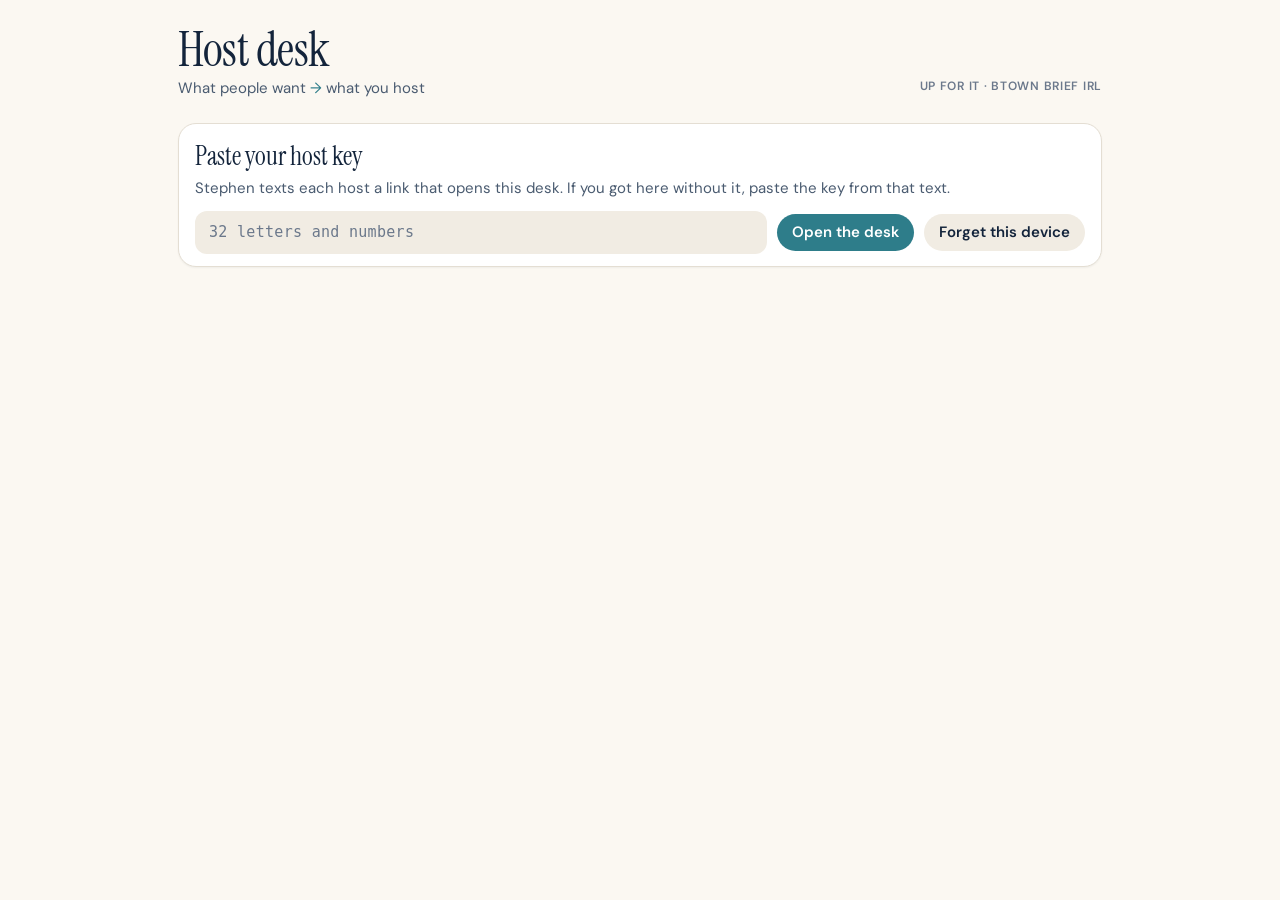
==== host.html @ 8ba251b3 "Host desk + back room, uf-notify edge function, automation, docs Co-Authored-By: Claude Fable 5 <nor" ====
<!DOCTYPE html>
<html lang="en">
<head>
  <meta charset="utf-8">
  <meta name="viewport" content="width=device-width, initial-scale=1, viewport-fit=cover">
  <meta name="robots" content="noindex, nofollow">
  <meta name="theme-color" content="#FBF8F2" media="(prefers-color-scheme: light)">
  <meta name="theme-color" content="#0A111C" media="(prefers-color-scheme: dark)">
  <title>Up For It — host desk</title>
  <link rel="icon" href="icon.svg" type="image/svg+xml">
  <link rel="preconnect" href="https://fonts.googleapis.com">
  <link rel="preconnect" href="https://fonts.gstatic.com" crossorigin>
  <link href="https://fonts.googleapis.com/css2?family=Instrument+Serif&family=DM+Sans:opsz,wght@9..40,400;9..40,500;9..40,600&display=swap" rel="stylesheet">
  <link rel="stylesheet" href="css/tokens.css">
  <link rel="stylesheet" href="css/desk.css">
</head>
<body>
  <main class="wrap">
    <header class="top">
      <div>
        <h1>Host desk</h1>
        <p class="hi" id="hi" hidden></p>
        <p class="sub">What people want <span class="arrow">→</span> what you host</p>
      </div>
      <div class="right">
        <span class="brand">Up For It · Btown Brief IRL</span>
      </div>
    </header>

    <section class="gate card" id="gate" hidden>
      <h2>Paste your host key</h2>
      <p>Stephen texts each host a link that opens this desk. If you got here without it, paste the key from that text.</p>
      <form id="gate-form">
        <label class="sr-only" for="key">Host key</label>
        <input class="input" id="key" type="text" autocomplete="off" autocapitalize="off" spellcheck="false" placeholder="32 letters and numbers" maxlength="40">
        <button class="btn primary" type="submit">Open the desk</button>
        <button class="btn" type="button" id="forget">Forget this device</button>
        <p class="form-err" id="gate-err" role="alert"></p>
      </form>
    </section>

    <p class="status" id="status" aria-live="polite"></p>

    <div id="desk" hidden>
      <section class="sec" aria-labelledby="h-wants">
        <div class="sec-head"><h2 id="h-wants">What people want</h2></div>
        <p class="stats" id="wants-stats"></p>
        <div class="two-col">
          <div>
            <div class="wants" id="wants"></div>
            <details class="fold" id="cold-fold" hidden>
              <summary id="cold-summary">No taps yet</summary>
              <div class="wants" id="cold"></div>
            </details>
          </div>
          <aside class="heat-wrap sticky" aria-labelledby="h-heat">
            <h3 id="h-heat">When people are free for what</h3>
            <div class="heat-scroll"><table class="heat" id="heat"></table></div>
            <p class="caption">Deeper teal = more of the people who want it are free then.</p>
          </aside>
        </div>
      </section>

      <section class="sec" aria-labelledby="h-plans">
        <div class="sec-head">
          <h2 id="h-plans">My plans</h2>
          <button class="btn" id="float" type="button">Float your own idea</button>
        </div>
        <div id="plans"></div>
        <h3>Others' plans</h3>
        <ul class="one-liners" id="others"></ul>
      </section>

      <footer class="foot-note">
        <p>Hosts see counts and first names, never emails. Emails go out from the app: one when you claim, one when it's on, one the day before. Questions → Stephen.</p>
        <h3>Host ground rules</h3>
        <ul class="rules">
          <li>Meet in public places.</li>
          <li>Cap it honestly.</li>
          <li>If you can't make it, cancel here so people get told.</li>
          <li>You are the face of it — show up early.</li>
        </ul>
        <p class="fine">A Btown Brief thing.</p>
      </footer>
    </div>
  </main>

  <!-- claim / float / edit a plan -->
  <dialog class="sheet" id="sheet-plan" aria-labelledby="sheet-plan-title">
    <div class="sheet-inner">
      <div class="grab" aria-hidden="true"></div>
      <div class="sheet-head">
        <h2 id="sheet-plan-title">Claim it</h2>
        <button class="close" type="button" data-close>Close</button>
      </div>
      <p class="sheet-sub" id="sheet-plan-sub"></p>
      <form id="plan-form" novalidate>
        <div class="field" data-field="title">
          <label class="label" for="f-title">Title</label>
          <input class="input" id="f-title" name="title" maxlength="56" autocomplete="off">
          <div class="err"></div>
        </div>
        <div class="field" data-field="category" id="f-category-field" hidden>
          <label class="label" for="f-category">Category</label>
          <select class="input" id="f-category" name="category"></select>
          <div class="err"></div>
        </div>
        <div class="field" data-field="place">
          <label class="label" for="f-place">Place</label>
          <input class="input" id="f-place" name="place" maxlength="80" placeholder="Where exactly people will find you" autocomplete="off">
          <div class="err"></div>
        </div>
        <div class="field" data-field="detail">
          <label class="label" for="f-detail">Details</label>
          <textarea class="input" id="f-detail" name="detail" maxlength="200" placeholder="What to bring, where exactly to meet, what it costs"></textarea>
          <div class="hint"><span id="f-detail-count">0</span>/200</div>
          <div class="err"></div>
        </div>
        <div class="field" data-field="starts_at">
          <label class="label" for="f-starts">Date &amp; time</label>
          <input class="input" id="f-starts" name="starts_at" type="datetime-local">
          <div class="toggle">
            <div><div class="t-label">Needs a date</div><div class="t-hint">I'll set it once people are in</div></div>
            <button class="switch" type="button" role="switch" aria-checked="false" id="f-nodate" aria-label="Needs a date"></button>
          </div>
          <div class="err"></div>
        </div>
        <div class="two-up">
          <div class="field" data-field="cap">
            <label class="label" for="f-cap">Cap</label>
            <input class="input" id="f-cap" name="cap" type="number" inputmode="numeric" min="2" max="60" value="8">
            <div class="err"></div>
          </div>
          <div class="field" data-field="threshold">
            <label class="label" for="f-threshold">Threshold</label>
            <input class="input" id="f-threshold" name="threshold" type="number" inputmode="numeric" min="2" max="60" value="5">
            <div class="hint">It's on once this many are in</div>
            <div class="err"></div>
          </div>
        </div>
        <div class="field" data-field="meetup_url">
          <label class="label" for="f-meetup">Meetup link <span class="hint" style="display:inline">(optional)</span></label>
          <input class="input" id="f-meetup" name="meetup_url" type="url" inputmode="url" placeholder="https://www.meetup.com/…" autocomplete="off">
          <div class="err"></div>
        </div>
        <p class="form-err" id="plan-err" role="alert"></p>
        <div class="actions">
          <span class="sheet-foot" id="plan-foot"></span>
          <button class="btn primary" type="submit" id="plan-submit">Claim it</button>
        </div>
      </form>
    </div>
  </dialog>

  <div class="toast" id="toast" role="status" aria-live="polite"></div>

  <script type="module">
    import { backend, explain, notify, isDemo, savedHostKey } from './js/net.js';
    import { DEMO_HOST_KEY } from './js/fake-backend.js';
    import {
      WHENS, CATEGORIES, whenLabel, whenShort, categoryLabel, validatePlan, wantsOrder, heat,
      planState, meetupDescription, formatWhen, PLAN_CAP, PLAN_THRESHOLD, LIMITS,
    } from './js/core.js';
    import { h, $, clear, toast, say, inlineConfirm, inlinePrompt, copyText, wireSheet, setFieldErrors, clearErrorsOnInput, plural, toLocalInput } from './js/desk.js';

    const be = backend();
    const demo = isDemo();
    // In demo the key lives only in this tab, so trying the demo never
    // overwrites a real host's saved key on the same phone.
    let memKey = '';
    const keyStore = {
      get: () => (demo ? memKey : savedHostKey.get()),
      set: (k) => { if (demo) memKey = k; else savedHostKey.set(k); },
    };
    const HEX = /^[a-f0-9]{32}$/;
    let KEY = '';
    let me = null;
    let wants = null;   // last uf_host_wants payload
    let plans = null;   // last uf_host_plans payload

    // ----------------------------------------------------------- gate
    // host.html#key=<hex> is what Stephen texts. Read it once, keep it,
    // and take it out of the address bar so it doesn't end up in a
    // screenshot or a shared link.
    (function readFragment() {
      const m = /[#&]key=([a-f0-9]{32})\b/i.exec(location.hash || '');
      if (m) {
        keyStore.set(m[1].toLowerCase());
        history.replaceState(null, '', location.pathname + location.search);
      }
    })();

    function showGate(err) {
      $('gate').hidden = false;
      $('desk').hidden = true;
      $('hi').hidden = true;
      $('gate-err').textContent = err || '';
      if (!$('key').value && demo) $('key').value = DEMO_HOST_KEY;
      say('');
    }
    async function enter(key) {
      key = String(key || '').trim().toLowerCase();
      if (!HEX.test(key)) { showGate('A host key is 32 letters and numbers. Paste the whole thing.'); return; }
      say('Opening…');
      try {
        me = await be.rpc('uf_host_me', { p_key: key });
      } catch (e) {
        if (e.code === 'bad_key') { keyStore.set(''); showGate(explain(e)); return; }
        showGate(''); say(explain(e)); $('status').classList.add('bad'); return;
      }
      KEY = key;
      keyStore.set(key);
      $('gate').hidden = true;
      $('gate-err').textContent = '';
      $('hi').textContent = `Hi ${me.name}`;
      $('hi').hidden = false;
      $('desk').hidden = false;
      await load();
    }
    $('gate-form').addEventListener('submit', (e) => { e.preventDefault(); enter($('key').value); });
    $('forget').addEventListener('click', () => { keyStore.set(''); KEY = ''; $('key').value = ''; showGate('Forgotten. This device no longer has a host key.'); });

    // ----------------------------------------------------------- load
    async function load() {
      say('Loading…');
      $('status').classList.remove('bad');
      try {
        [wants, plans] = await Promise.all([
          be.rpc('uf_host_wants', { p_key: KEY }),
          be.rpc('uf_host_plans', { p_key: KEY }),
        ]);
      } catch (e) {
        say(explain(e)); $('status').classList.add('bad');
        if (e.code === 'bad_key') { keyStore.set(''); showGate(explain(e)); }
        return;
      }
      say('');
      renderWants();
      renderHeat();
      renderPlans();
    }

    // ---------------------------------------------------------- wants
    function statusPill(i) {
      if (i.status === 'exists') return h('span', { class: 'pill exists' }, 'already a thing');
      if (i.status === 'claimed' || i.plan_id) return h('span', { class: 'pill claimed' }, `claimed by ${i.host_name || 'a host'}`);
      if (i.tipped_at) return h('span', { class: 'pill tipped' }, 'tipped · looking for a host');
      return h('span', { class: 'pill open' }, 'not tipped yet');
    }
    function wantRow(i) {
      const meta = [
        `${whenLabel(i.when)} · ${categoryLabel(i.category)}`,
        h('span', { class: 'up' }, `▲ ${i.yes_7d || 0} this week`),
        `${i.top || 0} picked it as a top-3`,
        `${i.emails || 0} want to be told`,
        `${i.maybe || 0} maybe`,
      ];
      const metaEl = h('div', { class: 'meta' });
      meta.forEach((m, k) => { if (k) metaEl.append(' · '); metaEl.append(m); });
      let action;
      if (i.status === 'exists') {
        action = i.exists_url
          ? h('a', { class: 'btn small', href: i.exists_url, target: '_blank', rel: 'noopener' }, 'Already a thing ↗')
          : h('span', { class: 'btn small', 'aria-disabled': 'true' }, 'Already a thing');
      } else if (i.status === 'claimed' || i.plan_id) {
        action = null; // the pill already says who has it; a dead button would just repeat it
      } else {
        action = h('button', { class: `btn small${i.tipped_at ? ' primary' : ''}`, type: 'button', onclick: () => openSheet({ mode: 'claim', idea: i }) }, 'Claim');
      }
      const passes = i.pass || 0;
      return h('article', { class: `want${i.yes ? '' : ' cold'}${i.status === 'claimed' ? ' claimed' : ''}`, title: `${plural(passes, 'pass', 'passes')} · ${plural(i.yes || 0, "I'd go", "I'd gos")} all-time` },
        h('div', { class: 'num' }, String(i.yes || 0), h('small', {}, "I'd go")),
        h('div', { class: 'body' },
          h('div', { class: 'title' }, i.title),
          metaEl,
          h('div', { class: 'row' }, statusPill(i), action)));
    }
    function renderWants() {
      const w = wants;
      const stats = $('wants-stats');
      clear(stats);
      stats.append(h('b', {}, String(w.weigh_in || 0)), ' weighed in this week · ', h('b', {}, String(w.people || 0)), ' people · ', h('b', {}, String(w.emails || 0)), ' left an email');
      const ordered = wantsOrder(w.ideas);
      const warm = ordered.filter((i) => (i.yes || 0) > 0);
      const cold = ordered.filter((i) => !(i.yes || 0));
      const list = clear($('wants'));
      if (!warm.length) list.append(h('p', { class: 'empty' }, 'Nobody has tapped "I\'d go" on anything yet. Send people to the deck.'));
      for (const i of warm) list.append(wantRow(i));
      const fold = $('cold-fold');
      fold.hidden = !cold.length;
      $('cold-summary').textContent = `No taps yet (${cold.length})`;
      const coldList = clear($('cold'));
      for (const i of cold) coldList.append(wantRow(i));
    }
    function renderHeat() {
      const top = [...(wants.ideas || [])].filter((i) => (i.yes || 0) > 0).sort((a, b) => (b.yes || 0) - (a.yes || 0)).slice(0, 8);
      const table = clear($('heat'));
      if (!top.length) { table.append(h('caption', { class: 'empty' }, 'Shows up once people tap.')); return; }
      table.append(h('thead', {}, h('tr', {}, h('th', { class: 'idea', scope: 'col' }, ''), WHENS.map((w) => h('th', { scope: 'col' }, whenShort(w.id))))));
      const body = h('tbody');
      for (const i of top) {
        const cells = WHENS.map((w) => (i.whens && i.whens[w.id]) || 0);
        const max = Math.max(...cells);
        body.append(h('tr', {},
          h('th', { class: 'idea', scope: 'row', title: i.title }, i.title, ' ', h('small', {}, `(${i.yes})`)),
          cells.map((n, k) => h('td', { class: `h${heat(n, max)}`, title: `${n} of the ${i.yes} who'd go are free ${whenLabel(WHENS[k].id).toLowerCase()}` }, String(n)))));
      }
      table.append(body);
    }

    // ---------------------------------------------------------- sheet
    const sheet = wireSheet($('sheet-plan'));
    const form = $('plan-form');
    clearErrorsOnInput(form);
    const f = (name) => form.elements[name];
    let sheetCtx = null; // { mode: 'claim'|'float'|'edit', idea?, plan? }
    for (const c of CATEGORIES) $('f-category').append(h('option', { value: c.id }, c.label));
    $('f-detail').addEventListener('input', () => { $('f-detail-count').textContent = String($('f-detail').value.length); });
    const noDate = $('f-nodate');
    function setNoDate(on) {
      noDate.setAttribute('aria-checked', on ? 'true' : 'false');
      // the date field stays live either way: typing a date flips the switch back off
      if (on) $('f-starts').value = '';
    }
    noDate.addEventListener('click', () => setNoDate(noDate.getAttribute('aria-checked') !== 'true'));
    $('f-starts').addEventListener('input', () => { if ($('f-starts').value) setNoDate(false); });

    function openSheet(ctx) {
      sheetCtx = ctx;
      const { mode, idea, plan } = ctx;
      form.reset();
      setFieldErrors(form, {});
      $('plan-err').textContent = '';
      $('f-category-field').hidden = mode === 'claim' || (mode === 'edit' && plan && plan.idea_id);
      if (mode === 'claim') {
        $('sheet-plan-title').textContent = 'Claim it';
        $('sheet-plan-sub').textContent = `${idea.yes || 0} said they'd go. ${idea.emails || 0} of them asked to be told when a host picks it up.`;
        f('title').value = idea.title;
        f('category').value = idea.category;
        f('cap').value = PLAN_CAP; f('threshold').value = PLAN_THRESHOLD;
        setNoDate(false);
        $('plan-submit').textContent = 'Claim it';
        $('plan-foot').textContent = 'People who asked get one email when you claim.';
      } else if (mode === 'float') {
        $('sheet-plan-title').textContent = 'Float your own idea';
        $('sheet-plan-sub').textContent = 'Something you want to host that nobody has tapped for yet. It shows on the board like any plan.';
        f('category').value = 'social';
        f('cap').value = PLAN_CAP; f('threshold').value = PLAN_THRESHOLD;
        setNoDate(false);
        $('plan-submit').textContent = 'Put it up';
        $('plan-foot').textContent = '';
      } else {
        $('sheet-plan-title').textContent = plan.starts_at ? 'Edit the plan' : 'Set a date';
        $('sheet-plan-sub').textContent = plan.status === 'tipping' && !plan.starts_at
          ? `${plan.in_count || 0} in so far. Once it has a date and ${plan.threshold} are in, it's on.`
          : '';
        f('title').value = plan.title; f('place').value = plan.place; f('detail').value = plan.detail || '';
        f('category').value = plan.category || 'social';
        f('cap').value = plan.cap; f('threshold').value = plan.threshold; f('meetup_url').value = plan.meetup_url || '';
        f('starts_at').value = toLocalInput(plan.starts_at);
        setNoDate(!plan.starts_at);
        $('plan-submit').textContent = 'Save';
        $('plan-foot').textContent = '';
      }
      $('f-detail-count').textContent = String(f('detail').value.length);
      sheet.showModal();
      setTimeout(() => (mode === 'edit' && !plan.starts_at ? $('f-starts') : f('title')).focus(), 50);
    }
    $('float').addEventListener('click', () => openSheet({ mode: 'float' }));

    form.addEventListener('submit', async (e) => {
      e.preventDefault();
      const { mode, idea, plan } = sheetCtx;
      const needsDate = noDate.getAttribute('aria-checked') === 'true';
      const input = {
        idea_id: mode === 'claim' ? idea.id : (mode === 'edit' ? plan.idea_id : null),
        title: f('title').value, place: f('place').value, detail: f('detail').value,
        category: f('category').value,
        starts_at: needsDate ? null : (f('starts_at').value || null),
        cap: Number.parseInt(f('cap').value, 10), threshold: Number.parseInt(f('threshold').value, 10),
        meetup_url: f('meetup_url').value,
      };
      const v = validatePlan(input);
      if (setFieldErrors(form, v.errors)) return;
      $('plan-submit').disabled = true;
      $('plan-err').textContent = '';
      try {
        if (mode === 'edit') {
          const patch = { ...v.value }; delete patch.idea_id;
          const out = await be.rpc('uf_host_update', { p_key: KEY, p_plan: plan.id, p_patch: patch });
          sheet.close();
          if (out && out.on) { notify('on', plan.id); toast("It's on — everyone who's in gets an email"); }
          else toast('Saved.');
        } else {
          const out = await be.rpc('uf_host_claim', { p_key: KEY, p_plan: v.value });
          sheet.close();
          if (v.value.idea_id) {
            notify('claimed', out.id);
            const n = idea.emails || 0;
            toast(n ? `Claimed. The ${plural(n, 'person', 'people')} who asked to be told will get one email.` : "Claimed. It's on the board now.");
          } else toast("It's up. People can say I'm in.");
        }
        await load();
      } catch (err) {
        $('plan-err').textContent = explain(err);
      } finally { $('plan-submit').disabled = false; }
    });

    // ---------------------------------------------------------- plans
    const act = async (plan, action, payload, after) => {
      try {
        await be.rpc('uf_host_action', { p_key: KEY, p_plan: plan.id, p_action: action, p_payload: payload || {} });
        if (action === 'on') notify('on', plan.id);
        if (after) toast(after);
        await load();
      } catch (e) { toast(explain(e)); }
    };
    function planCard(p, nowMs) {
      const st = planState(p, nowMs);
      const metaParts = [p.starts_at ? formatWhen(p.starts_at) : 'Needs a date', p.place, `cap ${p.cap}`, `threshold ${p.threshold}`];
      const meta = h('div', { class: 'meta' }, metaParts.join(' · '));
      if (p.meetup_url) meta.append(' · ', h('a', { href: p.meetup_url, target: '_blank', rel: 'noopener' }, 'Meetup ↗'));
      const people = h('div', { class: 'people' });
      const ppl = p.people || [];
      if (!ppl.length) people.append(h('span', { class: 'chip none' }, 'Nobody in yet'));
      for (const who of ppl) people.append(h('span', { class: `chip${who.status === 'wait' ? ' wait' : ''}` }, who.status === 'wait' ? `${who.name} · waiting` : who.name));
      const slot = h('div', { class: 'inline-slot', hidden: true });
      const actions = h('div', { class: 'row-actions' });
      const small = (label, cls, onclick) => h('button', { class: `btn small ${cls || ''}`.trim(), type: 'button', onclick }, label);
      const live = p.status === 'tipping' || p.status === 'on';
      if (p.status === 'tipping') {
        actions.append(small(p.starts_at ? 'Edit' : 'Set date', p.starts_at ? '' : 'primary', () => openSheet({ mode: 'edit', plan: p })));
        if (p.starts_at) actions.append(small('Make it official', 'primary', () => inlineConfirm(slot, {
          text: `Make it official with ${p.in_count || 0} in? Everyone who's in gets an email.`, yes: "Yes, it's on", no: 'Not yet', danger: false,
          onYes: () => act(p, 'on', {}, "It's on — everyone who's in gets an email"),
        })));
      } else if (p.status === 'on') {
        actions.append(small('Edit', '', () => openSheet({ mode: 'edit', plan: p })));
      }
      if (live) {
        actions.append(small('Copy Meetup description', '', async () => {
          const ok = await copyText(meetupDescription({ ...p, host_name: p.host_name || (me && me.name) }));
          if (ok) { toast('Copied. Paste it into the Meetup event.'); return; }
          // no clipboard here (older phone, or not https): show it selected so a long-press copies it
          clear(slot); slot.hidden = false;
          const ta = h('textarea', { class: 'input', readonly: true, rows: 9, 'aria-label': 'Meetup description' }, meetupDescription({ ...p, host_name: p.host_name || (me && me.name) }));
          slot.append(ta, h('div', { class: 'row-actions' }, h('button', { class: 'btn small', type: 'button', onclick: () => { clear(slot); slot.hidden = true; } }, 'Done')));
          ta.focus(); ta.select();
        }));
        actions.append(small(p.meetup_url ? 'Change Meetup link' : 'Link Meetup event', '', () => inlinePrompt(slot, {
          label: 'Meetup event link', type: 'url', placeholder: 'https://www.meetup.com/…', value: p.meetup_url || '', inputmode: 'url',
          parse: (v) => (/^https:\/\/\S+$/i.test(v.trim()) ? v.trim() : undefined), bad: 'Paste the full https:// link.',
          onSave: async (url) => { await be.rpc('uf_host_update', { p_key: KEY, p_plan: p.id, p_patch: { meetup_url: url } }); toast('Linked.'); await load(); },
        })));
      }
      if (p.status === 'on' || p.status === 'done') {
        actions.append(small(p.status === 'done' ? 'Fix how many came' : 'Happened', p.status === 'on' ? 'primary' : '', () => inlinePrompt(slot, {
          label: 'How many came?', type: 'number', min: 0, max: 500, inputmode: 'numeric', value: p.showed != null ? String(p.showed) : '',
          parse: (v) => { const n = Number.parseInt(v, 10); return Number.isInteger(n) && n >= 0 ? n : undefined; }, bad: 'A whole number.',
          onSave: (n) => act(p, 'done', { showed: n }, `Marked as happened · ${n} came`),
        })));
      }
      if (live) {
        actions.append(h('span', { class: 'sp' }));
        if (p.status === 'tipping' && !ppl.length) actions.append(small('Release', 'quiet', () => inlineConfirm(slot, {
          text: 'Release it? The idea goes back on the board for another host.', yes: 'Release', danger: false,
          onYes: () => act(p, 'release', {}, 'Released.'),
        })));
        actions.append(small('Call it off', 'danger', () => inlineConfirm(slot, {
          text: ppl.length ? `Call it off? The ${plural(ppl.length, 'person', 'people')} who are in get told.` : 'Call it off?', yes: 'Yes, call it off',
          onYes: () => act(p, 'cancel', {}, 'Called off.'),
        })));
      }
      return h('article', { class: `card plan state-${st.state}${live ? '' : ' off'}` },
        h('div', { class: 'p-head' }, h('h3', { class: 'p-title' }, p.title)),
        h('div', { class: 'p-line' }, st.line),
        meta,
        people,
        actions.childNodes.length ? actions : null,
        slot);
    }

    function renderPlans() {
      const nowMs = Date.now();
      const root = clear($('plans'));
      const mine = plans.mine || [];
      const groups = [
        ['Tipping', mine.filter((p) => p.status === 'tipping'), false],
        ['On', mine.filter((p) => p.status === 'on'), false],
        ['Done', mine.filter((p) => p.status === 'done'), true],
        ['Cancelled', mine.filter((p) => p.status === 'cancelled'), true],
      ];
      if (!mine.length) root.append(h('p', { class: 'empty' }, 'Nothing yet. Claim an idea above, or float your own.'));
      for (const [label, list, fold] of groups) {
        if (!list.length) continue;
        const cards = h('div', { class: 'list' }, list.map((p) => planCard(p, nowMs)));
        if (fold) root.append(h('details', { class: 'fold' }, h('summary', {}, `${label} (${list.length})`), cards));
        else root.append(h('h3', {}, `${label} (${list.length})`), cards);
      }
      const others = clear($('others'));
      const ol = [...(plans.others || [])].sort((a, b) => (a.starts_at ? Date.parse(a.starts_at) : Infinity) - (b.starts_at ? Date.parse(b.starts_at) : Infinity));
      if (!ol.length) others.append(h('li', {}, 'No other hosts have a plan up right now.'));
      for (const p of ol) others.append(h('li', {},
        h('span', { class: 'when' }, p.starts_at ? formatWhen(p.starts_at) : 'Needs a date'), ' · ',
        h('b', {}, p.title), ` · ${p.host_name || 'a host'} · ${p.in_count || 0} in${p.status === 'on' ? " · it's on" : ''}`));
    }

    // ----------------------------------------------------------- boot
    (async () => {
      const k = keyStore.get();
      if (HEX.test(k || '')) await enter(k);
      else showGate('');
    })();
  </script>
</body>
</html>
---- css/tokens.css ----
/* Up For It — the City Guide's materials: warm paper, navy ink, lake teal,
   Instrument Serif over DM Sans. Every color is a token; dark mode only
   swaps tokens. Shared by index.html (style.css), host.html and mod.html
   (desk.css). Same values as Who's Playing so the family reads as one. */
:root {
  --bg: #FBF8F2;
  --group: #F1ECE3;
  --card: #FFFFFF;
  --line: #E4DED3;
  --ink: #13243B;
  --ink-2: #4A5B70;
  --ink-3: #6B788B;
  --accent: #2E7D8A;
  --accent-ink: #FFFFFF;
  --accent-soft: #E3F0F2;
  --warm: #F2683C;
  --warm-soft: #FDE9E1;
  --pill: #13243B;
  --pill-ink: #FBF8F2;
  --ok: #2E8A5F;
  --warn: #B8791A;
  --bad: #C9503F;
  --shadow: 0 10px 30px rgba(19, 36, 59, .14);
  --card-shadow: 0 1px 2px rgba(19, 36, 59, .05);
  --sheet: #FFFFFF;
  --radius: 18px;
  --serif: "Instrument Serif", "Lora", Georgia, "Times New Roman", serif;
  --sans: "DM Sans", -apple-system, BlinkMacSystemFont, "SF Pro Text", "Helvetica Neue", Inter, "Segoe UI", Roboto, Arial, sans-serif;
  color-scheme: light dark;
}
@media (prefers-color-scheme: dark) {
  :root {
    --bg: #0A111C;
    --group: #18233A;
    --card: #121B2B;
    --line: #243148;
    --ink: #F2F0EA;
    --ink-2: #A9B3C3;
    --ink-3: #6F7C91;
    --accent: #62B6C3;
    --accent-ink: #06202A;
    --accent-soft: #14303A;
    --warm: #F28A66;
    --warm-soft: #3A2419;
    --pill: #F2F0EA;
    --pill-ink: #13243B;
    --ok: #5FCB8F;
    --warn: #E0A952;
    --bad: #F07B6C;
    --shadow: 0 10px 30px rgba(0, 0, 0, .55);
    --card-shadow: none;
    --sheet: #121B2B;
  }
}

* { box-sizing: border-box; }
html { -webkit-text-size-adjust: 100%; }
body {
  margin: 0; background: var(--bg); color: var(--ink);
  font-family: var(--sans); font-size: 17px; line-height: 1.4;
  -webkit-font-smoothing: antialiased;
  font-variant-numeric: tabular-nums;
}
button, input, textarea, select { font: inherit; color: inherit; }
button { cursor: pointer; background: none; border: 0; padding: 0; }
a { color: var(--accent); text-decoration: none; }
a:hover { text-decoration: underline; }
:focus-visible { outline: 2px solid var(--accent); outline-offset: 2px; border-radius: 6px; }
.sr-only { position: absolute; width: 1px; height: 1px; overflow: hidden; clip: rect(0 0 0 0); white-space: nowrap; }
@media (prefers-reduced-motion: reduce) { *, *::before, *::after { animation: none !important; transition: none !important; } }
---- css/desk.css ----
/* Up For It — the desks (host.html, mod.html). Components only; every
   color comes from css/tokens.css. Same materials as the reader app,
   denser and more utilitarian: a host is deciding what to host, Stephen is
   clearing a queue. 960px with two columns on a laptop, one column on a
   phone. Button/sheet/field shapes mirror Who's Playing's style.css so the
   family reads as one — copied, not linked (the desks never load style.css). */

.wrap { max-width: 960px; margin: 0 auto; padding: 0 18px 80px; }
.wrap.narrow { max-width: 760px; }

/* ------------------------------------------------------------- header */
.top { display: flex; align-items: flex-end; justify-content: space-between; gap: 12px; padding: 26px 0 6px; flex-wrap: wrap; }
.top h1 { margin: 0; font-family: var(--serif); font-size: 40px; font-weight: 400; letter-spacing: -.01em; line-height: 1; }
@media (min-width: 760px) { .top h1 { font-size: 48px; } }
.top .hi { margin: 6px 0 0; font-size: 16px; color: var(--ink); font-weight: 600; }
.top .sub { margin: 4px 0 0; color: var(--ink-2); font-size: 15px; }
.top .sub .arrow { color: var(--accent); }
.top .right { display: flex; gap: 8px; align-items: center; padding-bottom: 4px; }
.brand { font-size: 12px; letter-spacing: .06em; text-transform: uppercase; color: var(--ink-3); font-weight: 600; }
.status { color: var(--ink-3); font-size: 14px; padding: 8px 0; margin: 0; }
.status:empty { display: none; }
.status.bad { color: var(--bad); }

/* ---------------------------------------------------------------- gate */
.gate { margin: 18px 0 10px; padding: 18px 18px 16px; }
.gate h2 { margin: 0 0 4px; font-family: var(--serif); font-size: 26px; font-weight: 400; }
.gate p { margin: 0 0 12px; color: var(--ink-2); font-size: 15px; }
.gate form, form.gate { display: flex; gap: 10px; flex-wrap: wrap; align-items: center; }
.gate .input { flex: 1 1 16rem; width: auto; font-family: ui-monospace, SFMono-Regular, Menlo, Consolas, monospace; font-size: 15px; letter-spacing: .02em; }
.gate .form-err { flex-basis: 100%; }

/* ------------------------------------------------------------ sections */
.sec { margin-top: 26px; }
.sec-head { display: flex; align-items: baseline; justify-content: space-between; gap: 12px; flex-wrap: wrap; margin-bottom: 6px; }
.sec h2 { margin: 0; font-family: var(--serif); font-size: 30px; font-weight: 400; letter-spacing: -.01em; line-height: 1.1; }
.sec h3:not(.p-title), .group-head { margin: 18px 0 8px; font-size: 13px; font-weight: 600; color: var(--ink-2); letter-spacing: .04em; text-transform: uppercase; }
.stats { margin: 4px 0 12px; color: var(--ink-2); font-size: 15px; }
.stats b { color: var(--ink); font-weight: 650; }
.two-col { display: grid; grid-template-columns: minmax(0, 1fr); gap: 18px; align-items: start; }
@media (min-width: 760px) { .two-col { grid-template-columns: minmax(0, 5fr) minmax(320px, 4fr); gap: 24px; } }
.sticky { position: sticky; top: 12px; }

/* ------------------------------------------------------------- cards */
.card {
  background: var(--card); border: 1px solid var(--line); border-radius: var(--radius);
  padding: 14px 16px 12px; box-shadow: var(--card-shadow);
}
.card + .card { margin-top: 10px; }
.list { display: grid; gap: 10px; }
.card.quiet { background: var(--group); border-color: transparent; }
.card.off { opacity: .62; }

/* a "want" row: big number, then title + meta + action */
.wants { display: grid; gap: 8px; }
.want {
  display: grid; grid-template-columns: 54px minmax(0, 1fr); gap: 4px 12px; align-items: start;
  background: var(--card); border: 1px solid var(--line); border-radius: var(--radius);
  padding: 12px 14px 11px; box-shadow: var(--card-shadow);
}
.want .num {
  font-family: var(--serif); font-size: 40px; line-height: .95; color: var(--ink); text-align: right; padding-top: 2px;
  font-variant-numeric: tabular-nums lining-nums;
}
.want .num small { display: block; font-family: var(--sans); font-size: 11px; color: var(--ink-3); letter-spacing: .04em; text-transform: uppercase; margin-top: 3px; }
.want.cold .num { color: var(--ink-3); }
.want .title { font-size: 16.5px; font-weight: 600; line-height: 1.3; }
.want .meta { font-size: 13.5px; color: var(--ink-2); margin-top: 2px; line-height: 1.45; }
.want .meta .up { color: var(--accent); font-weight: 600; }
.want .row { display: flex; align-items: center; gap: 8px; flex-wrap: wrap; margin-top: 8px; }
.want .row .btn { margin-left: auto; }
.want.claimed .title { color: var(--ink-2); }

/* pills */
.pill {
  display: inline-flex; align-items: center; gap: 5px; font-size: 12.5px; font-weight: 600; letter-spacing: .01em;
  padding: 3px 9px; border-radius: 999px; background: var(--group); color: var(--ink-2); white-space: nowrap;
}
.pill.tipped { background: var(--accent-soft); color: var(--accent); }
.pill.claimed { background: var(--pill); color: var(--pill-ink); }
.pill.exists { background: var(--group); color: var(--ink-3); }
.pill.open { background: transparent; color: var(--ink-3); border: 1px dashed var(--line); }
.pill.on { background: var(--ok); color: #fff; }
.pill.needs { background: var(--warm-soft); color: var(--warm); }
.pill.done { background: var(--group); color: var(--ink-2); }
.pill.off { background: transparent; color: var(--ink-3); border: 1px solid var(--line); }
.pill.pending { background: var(--warm-soft); color: var(--warm); }
.pill.archived { background: transparent; color: var(--ink-3); border: 1px solid var(--line); }
.pill.bad { background: var(--warm-soft); color: var(--bad); }

/* buttons — the Who's Playing shapes */
.btn {
  display: inline-flex; align-items: center; justify-content: center; gap: 6px;
  padding: 8px 15px; border-radius: 999px; font-size: 15px; font-weight: 600;
  background: var(--group); color: var(--ink); transition: transform .08s, opacity .12s; white-space: nowrap;
}
.btn:active { transform: scale(.97); }
.btn.primary { background: var(--accent); color: var(--accent-ink); }
.btn.quiet { background: none; color: var(--accent); padding: 8px 6px; }
.btn.danger { background: none; color: var(--bad); padding: 8px 6px; }
.btn.danger-solid { background: var(--bad); color: #fff; }
.btn:disabled { opacity: .5; cursor: default; transform: none; }
.btn.small { font-size: 13.5px; padding: 6px 12px; }
.btn.small.quiet, .btn.small.danger { padding: 6px 6px; }
.row-actions { display: flex; gap: 6px; flex-wrap: wrap; align-items: center; margin-top: 10px; }
.row-actions .sp { flex: 1; }

/* inline ask (confirm / prompt) */
.inline-slot[hidden] { display: none; }
.inline-ask {
  display: flex; align-items: center; gap: 8px; flex-wrap: wrap; margin-top: 10px;
  padding: 10px 12px; border-radius: 12px; background: var(--group); font-size: 14.5px;
}
.inline-ask .ask-text { font-weight: 600; }
.inline-ask .err { flex-basis: 100%; color: var(--bad); font-size: 13px; }
.inline-ask .input.small { flex: 1 1 10rem; width: auto; max-width: 22rem; }
.input.small { padding: 7px 10px; font-size: 15px; border-radius: 10px; background: var(--card); border: 1px solid var(--line); }
.input.small[type="number"] { max-width: 6rem; flex: 0 0 6rem; }

/* --------------------------------------------------------------- heat */
.heat-wrap { background: var(--card); border: 1px solid var(--line); border-radius: var(--radius); padding: 12px 14px 10px; box-shadow: var(--card-shadow); }
.heat-wrap h3 { margin: 0 0 8px; }
.heat-scroll { overflow-x: auto; -webkit-overflow-scrolling: touch; margin: 0 -14px; padding: 0 14px; }
.heat { border-collapse: separate; border-spacing: 3px; width: 100%; min-width: 360px; table-layout: fixed; font-size: 13px; }
.heat th { font-weight: 600; color: var(--ink-2); text-align: left; padding: 2px 4px; }
.heat thead th { font-size: 10.5px; letter-spacing: .02em; text-transform: uppercase; text-align: center; color: var(--ink-3); padding: 0 0 4px; white-space: nowrap; }
.heat th.idea { width: 36%; white-space: nowrap; overflow: hidden; text-overflow: ellipsis; font-size: 13px; }
.heat th.idea small { color: var(--ink-3); font-weight: 500; }
.heat td { text-align: center; border-radius: 7px; padding: 7px 2px; font-weight: 600; font-variant-numeric: tabular-nums; background: var(--group); color: var(--ink-3); }
/* teal scale: the cell is "more of this idea's yes-pile is free then"; all five
   levels keep readable numerals in both themes */
.heat td.h0 { color: var(--ink-3); }
.heat td.h1 { background: color-mix(in srgb, var(--accent) 16%, var(--card)); color: var(--ink); }
.heat td.h2 { background: color-mix(in srgb, var(--accent) 36%, var(--card)); color: var(--ink); }
.heat td.h3 { background: color-mix(in srgb, var(--accent) 62%, var(--card)); color: var(--accent-ink); }
.heat td.h4 { background: var(--accent); color: var(--accent-ink); }
@supports not (background: color-mix(in srgb, red 10%, blue)) {
  .heat td.h1 { background: var(--accent-soft); color: var(--ink); }
  .heat td.h2 { background: var(--accent-soft); color: var(--accent); }
  .heat td.h3 { background: var(--accent); color: var(--accent-ink); opacity: .8; }
}
.heat-wrap .caption { margin: 8px 0 0; font-size: 12.5px; color: var(--ink-3); }

/* --------------------------------------------------------------- plans */
.plan .p-head { display: flex; align-items: flex-start; justify-content: space-between; gap: 10px; flex-wrap: wrap; }
.plan .p-title { margin: 0; font-size: 17px; font-weight: 650; line-height: 1.3; }
.plan .p-line { font-size: 14.5px; color: var(--accent); font-weight: 600; margin-top: 2px; }
.plan.state-needs-date .p-line { color: var(--warm); }
.plan.state-on .p-line, .plan.state-full .p-line, .plan.state-tipped .p-line { color: var(--ok); }
.plan.state-done .p-line, .plan.state-past .p-line, .plan.state-cancelled .p-line { color: var(--ink-3); }
.plan .meta { font-size: 14px; color: var(--ink-2); margin-top: 3px; }
.plan .meta a { word-break: break-all; }
.plan .people { display: flex; gap: 6px; flex-wrap: wrap; margin-top: 9px; }
.chip { font-size: 13px; font-weight: 500; padding: 4px 10px; border-radius: 999px; background: var(--group); color: var(--ink); }
.chip.wait { color: var(--ink-3); border: 1px dashed var(--line); background: transparent; }
.chip.none { color: var(--ink-3); background: transparent; padding-left: 0; }
.one-liners { margin: 0; padding: 0; list-style: none; }
.one-liners li { padding: 8px 0; border-top: 1px solid var(--line); font-size: 14.5px; color: var(--ink-2); line-height: 1.5; }
.one-liners li:last-child { border-bottom: 1px solid var(--line); }
.one-liners li b { color: var(--ink); font-weight: 600; }
.one-liners li .when { color: var(--ink-3); white-space: nowrap; }
.one-liners li .pill { vertical-align: 1px; }
.one-liners li .row-actions { display: inline-flex; margin: 0 0 0 6px; vertical-align: middle; }
.one-liners li .inline-slot { display: block; }
details.fold > summary { cursor: pointer; list-style: none; font-size: 13px; font-weight: 600; color: var(--ink-2); letter-spacing: .04em; text-transform: uppercase; margin: 18px 0 8px; }
details.fold > summary::-webkit-details-marker { display: none; }
details.fold > summary::before { content: "▸ "; color: var(--ink-3); }
details.fold[open] > summary::before { content: "▾ "; }
.empty { color: var(--ink-3); font-size: 15px; padding: 12px 0; margin: 0; }

/* ------------------------------------------------------------- sheets */
dialog.sheet {
  border: 0; padding: 0; margin: 0; background: transparent; color: inherit; max-width: none; max-height: none;
  width: 100%; height: 100%; inset: 0;
}
dialog.sheet::backdrop { background: rgba(0, 0, 0, .38); backdrop-filter: blur(6px); -webkit-backdrop-filter: blur(6px); }
.sheet-inner {
  position: absolute; left: 0; right: 0; bottom: 0; background: var(--sheet); color: var(--ink);
  border-radius: 22px 22px 0 0; max-height: 92dvh; overflow-y: auto; overscroll-behavior: contain;
  padding: 12px 20px calc(24px + env(safe-area-inset-bottom));
  animation: rise .24s cubic-bezier(.2, .8, .2, 1);
}
@media (min-width: 720px) {
  .sheet-inner {
    left: 50%; right: auto; bottom: auto; top: 50%; transform: translate(-50%, -50%);
    width: 560px; border-radius: 22px; max-height: 88vh; animation: pop .2s cubic-bezier(.2, .8, .2, 1);
  }
}
@keyframes rise { from { transform: translateY(30px); opacity: 0; } to { transform: none; opacity: 1; } }
@keyframes pop { from { transform: translate(-50%, -48%); opacity: 0; } to { transform: translate(-50%, -50%); opacity: 1; } }
.sheet-inner .grab { width: 36px; height: 5px; border-radius: 3px; background: var(--line); margin: 0 auto 10px; }
@media (min-width: 720px) { .sheet-inner .grab { display: none; } }
.sheet-head { display: flex; align-items: center; justify-content: space-between; gap: 12px; margin-bottom: 6px; }
.sheet-head h2 { margin: 0; font-family: var(--serif); font-size: 28px; font-weight: 400; letter-spacing: -.01em; }
.sheet-head .close { color: var(--accent); font-size: 16px; font-weight: 600; padding: 6px 2px; }
.sheet-sub { margin: 0 0 6px; color: var(--ink-2); font-size: 15px; }

.field { margin: 14px 0 0; }
.field > .label { display: block; font-size: 13px; font-weight: 600; color: var(--ink-2); margin-bottom: 6px; }
.field .hint { font-size: 13px; color: var(--ink-3); margin-top: 5px; }
.field .err { font-size: 13px; color: var(--bad); margin-top: 5px; min-height: 0; }
.field .err:empty { display: none; }
.field.bad > .label { color: var(--bad); }
.field.bad .input { box-shadow: inset 0 0 0 1.5px var(--bad); }
.two-up { display: grid; grid-template-columns: 1fr 1fr; gap: 12px; }
.input {
  width: 100%; background: var(--group); border: 0; border-radius: 12px; padding: 11px 14px; font-size: 16px;
  color: var(--ink); font-weight: 400;
}
.input::placeholder { color: var(--ink-3); }
textarea.input { min-height: 78px; resize: vertical; }
select.input { appearance: auto; }
.opts { display: flex; flex-wrap: wrap; gap: 6px; }
.opt {
  padding: 6px 11px; border-radius: 999px; background: var(--group); color: var(--ink); font-size: 14px; font-weight: 500;
  transition: background .12s, color .12s;
}
.opt[aria-pressed="true"] { background: var(--pill); color: var(--pill-ink); }
.toggle { display: flex; align-items: center; justify-content: space-between; gap: 12px; padding: 12px 0 0; }
.toggle .t-label { font-size: 15.5px; }
.toggle .t-hint { font-size: 13px; color: var(--ink-3); }
.switch { position: relative; width: 48px; height: 30px; border-radius: 999px; background: var(--line); transition: background .15s; flex: none; }
.switch::after { content: ""; position: absolute; top: 3px; left: 3px; width: 24px; height: 24px; border-radius: 50%; background: #fff; box-shadow: 0 1px 3px rgba(0, 0, 0, .25); transition: transform .15s; }
.switch[aria-checked="true"] { background: var(--ok); }
.switch[aria-checked="true"]::after { transform: translateX(18px); }
.actions { display: flex; align-items: center; justify-content: space-between; gap: 10px; margin-top: 20px; }
.actions .btn.primary { padding: 11px 22px; font-size: 16px; }
.form-err { color: var(--bad); font-size: 14px; margin: 8px 0 0; }
.form-err:empty { display: none; }
.sheet-foot { margin-top: 16px; font-size: 13px; color: var(--ink-3); }

/* key box (mod: shown once) */
.keybox { margin-top: 10px; padding: 12px 14px; border-radius: 12px; background: var(--accent-soft); border: 1px solid var(--accent); }
.keybox .k { font-family: ui-monospace, SFMono-Regular, Menlo, Consolas, monospace; font-size: 14px; word-break: break-all; user-select: all; }
.keybox .link { font-size: 13.5px; word-break: break-all; user-select: all; margin-top: 6px; color: var(--ink); }
.keybox .warn { font-size: 13px; color: var(--bad); font-weight: 600; margin-top: 8px; }
.keybox .row-actions { margin-top: 8px; }

/* mod compact rows */
.mrow { display: grid; grid-template-columns: minmax(0, 1fr) auto; gap: 4px 12px; align-items: start; padding: 10px 0; border-top: 1px solid var(--line); }
.mrow:last-child { border-bottom: 1px solid var(--line); }
.mrow .t, .card .t { font-size: 15.5px; font-weight: 600; line-height: 1.3; }
.mrow .t .pill, .card .t .pill { margin-left: 6px; vertical-align: 1px; }
.mrow .m, .card .m { font-size: 13.5px; color: var(--ink-2); margin-top: 2px; }
.mrow .b, .card .b { font-size: 14px; color: var(--ink-2); margin-top: 3px; }
.mrow .n { font-family: var(--serif); font-size: 26px; line-height: 1; text-align: right; color: var(--ink); min-width: 2.2em; }
.mrow .n small { display: block; font-family: var(--sans); font-size: 11px; color: var(--ink-3); text-transform: uppercase; letter-spacing: .04em; margin-top: 2px; }
.mrow .row-actions { grid-column: 1 / -1; margin-top: 6px; }
.mrow .inline-slot { grid-column: 1 / -1; }
.mrow.off .t { color: var(--ink-3); }
.addrow { display: flex; gap: 8px; flex-wrap: wrap; align-items: center; margin: 6px 0 10px; }
.addrow .input { flex: 1 1 11rem; width: auto; }

/* ------------------------------------------------------------- toast */
.toast {
  position: fixed; left: 50%; bottom: calc(24px + env(safe-area-inset-bottom)); transform: translateX(-50%) translateY(8px);
  background: var(--pill); color: var(--pill-ink); padding: 11px 16px; border-radius: 999px; font-size: 15px; font-weight: 500;
  box-shadow: var(--shadow); opacity: 0; pointer-events: none; transition: opacity .18s, transform .18s; z-index: 9;
  max-width: calc(100% - 32px); text-align: center;
}
.toast.show { opacity: 1; transform: translateX(-50%) translateY(0); }

/* ------------------------------------------------------------- footer */
.foot-note { margin-top: 40px; padding-top: 18px; border-top: 1px solid var(--line); font-size: 14px; color: var(--ink-2); line-height: 1.5; }
.foot-note p { margin: 0 0 8px; }
.foot-note h3 { margin: 14px 0 6px; }
.rules { margin: 0; padding-left: 18px; font-size: 14.5px; }
.rules li { margin: 4px 0; }
.foot-note .fine { font-size: 13px; color: var(--ink-3); margin-top: 14px; }
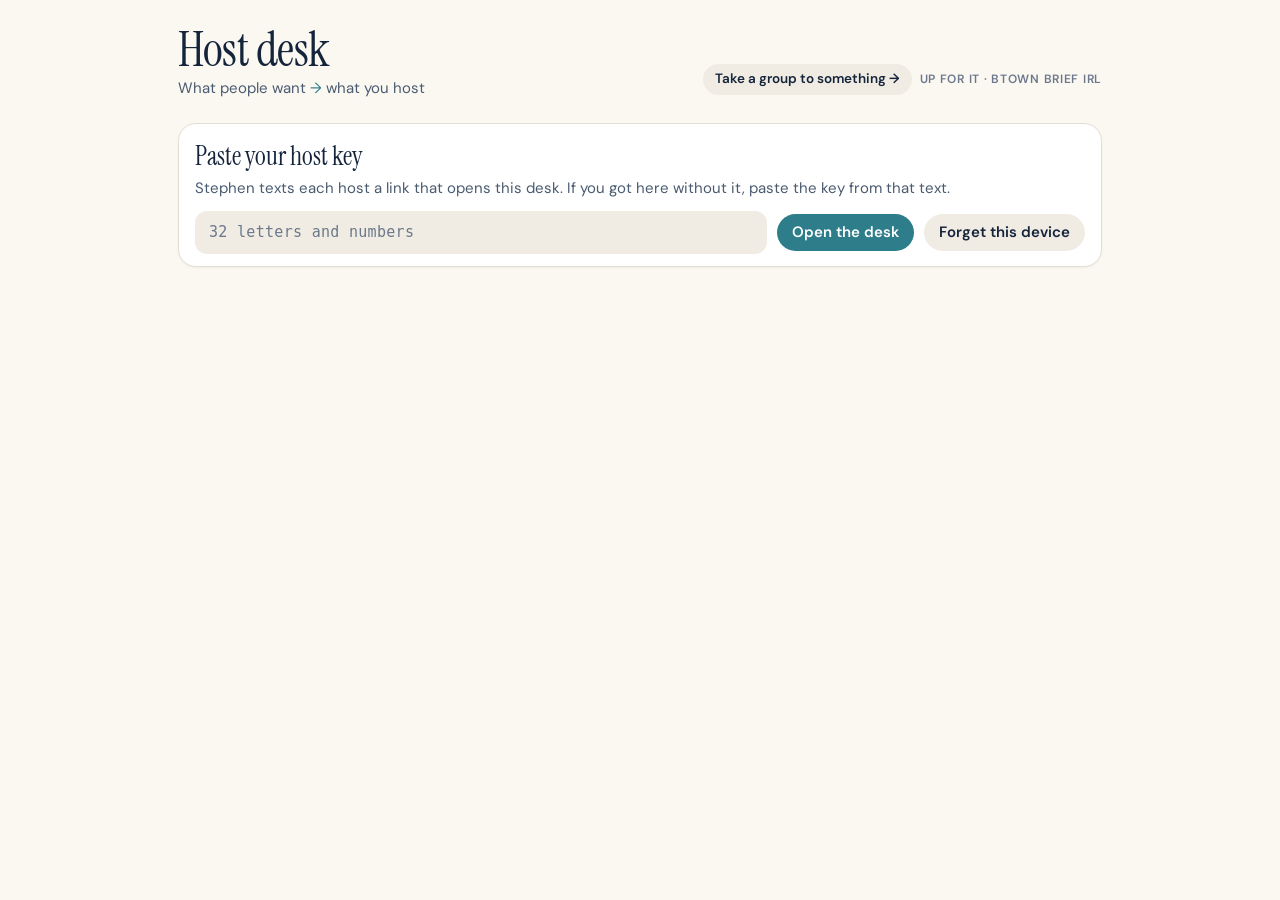
==== commit 8dc28863: "Come along: take a Btown group to someone else's event (go/, ca_*) A thin sibling inside Up For It r" ====
--- a/host.html
+++ b/host.html
@@ -13,6 +13,9 @@
   <link href="https://fonts.googleapis.com/css2?family=Instrument+Serif&family=DM+Sans:opsz,wght@9..40,400;9..40,500;9..40,600&display=swap" rel="stylesheet">
   <link rel="stylesheet" href="css/tokens.css">
   <link rel="stylesheet" href="css/desk.css">
+<!-- GoatCounter -->
+<script data-goatcounter="https://btown-brief.goatcounter.com/count"
+        async src="//gc.zgo.at/count.js"></script>
 </head>
 <body>
   <main class="wrap">
@@ -23,6 +26,7 @@
         <p class="sub">What people want <span class="arrow">→</span> what you host</p>
       </div>
       <div class="right">
+        <a class="btn small" href="go/new.html">Take a group to something →</a>
         <span class="brand">Up For It · Btown Brief IRL</span>
       </div>
     </header>
@@ -72,7 +76,7 @@
       </section>
 
       <footer class="foot-note">
-        <p>Hosts see counts and first names, never emails. Emails go out from the app: one when you claim, one when it's on, one the day before. Questions → Stephen.</p>
+        <p>Hosts see counts and first names, never emails. Emails go out from the app: one when you claim, one when it's on, one the day before, and one if you call it off. Questions → Stephen.</p>
         <h3>Host ground rules</h3>
         <ul class="rules">
           <li>Meet in public places.</li>
@@ -117,7 +121,7 @@
           <div class="err"></div>
         </div>
         <div class="field" data-field="starts_at">
-          <label class="label" for="f-starts">Date &amp; time</label>
+          <label class="label" for="f-starts">Date &amp; time <span class="hint" style="display:inline">(Eastern)</span></label>
           <input class="input" id="f-starts" name="starts_at" type="datetime-local">
           <div class="toggle">
             <div><div class="t-label">Needs a date</div><div class="t-hint">I'll set it once people are in</div></div>
@@ -185,7 +189,8 @@
     (function readFragment() {
       const m = /[#&]key=([a-f0-9]{32})\b/i.exec(location.hash || '');
       if (m) {
-        keyStore.set(m[1].toLowerCase());
+        // validated by enter() before it replaces any key this device already has
+        window.__ufLinkKey = m[1].toLowerCase();
         history.replaceState(null, '', location.pathname + location.search);
       }
     })();
@@ -411,6 +416,7 @@
       try {
         await be.rpc('uf_host_action', { p_key: KEY, p_plan: plan.id, p_action: action, p_payload: payload || {} });
         if (action === 'on') notify('on', plan.id);
+        if (action === 'cancel') notify('cancelled', plan.id);
         if (after) toast(after);
         await load();
       } catch (e) { toast(explain(e)); }
@@ -456,7 +462,7 @@
       if (p.status === 'on' || p.status === 'done') {
         actions.append(small(p.status === 'done' ? 'Fix how many came' : 'Happened', p.status === 'on' ? 'primary' : '', () => inlinePrompt(slot, {
           label: 'How many came?', type: 'number', min: 0, max: 500, inputmode: 'numeric', value: p.showed != null ? String(p.showed) : '',
-          parse: (v) => { const n = Number.parseInt(v, 10); return Number.isInteger(n) && n >= 0 ? n : undefined; }, bad: 'A whole number.',
+          parse: (v) => { const n = Number.parseInt(v, 10); return Number.isInteger(n) && n >= 0 && n <= 500 ? n : undefined; }, bad: 'A whole number, 0 to 500.',
           onSave: (n) => act(p, 'done', { showed: n }, `Marked as happened · ${n} came`),
         })));
       }
@@ -467,7 +473,7 @@
           onYes: () => act(p, 'release', {}, 'Released.'),
         })));
         actions.append(small('Call it off', 'danger', () => inlineConfirm(slot, {
-          text: ppl.length ? `Call it off? The ${plural(ppl.length, 'person', 'people')} who are in get told.` : 'Call it off?', yes: 'Yes, call it off',
+          text: ppl.length ? `Call it off? The ${plural(ppl.length, 'person', 'people')} who are in get one email saying so.` : 'Call it off?', yes: 'Yes, call it off',
           onYes: () => act(p, 'cancel', {}, 'Called off.'),
         })));
       }
@@ -508,6 +514,11 @@
     // ----------------------------------------------------------- boot
     (async () => {
       const k = keyStore.get();
+      const linked = window.__ufLinkKey;
+      if (linked) {
+        try { await be.rpc('uf_host_me', { p_key: linked }); await enter(linked); return; }
+        catch { /* a bad link never evicts a good saved key */ }
+      }
       if (HEX.test(k || '')) await enter(k);
       else showGate('');
     })();
